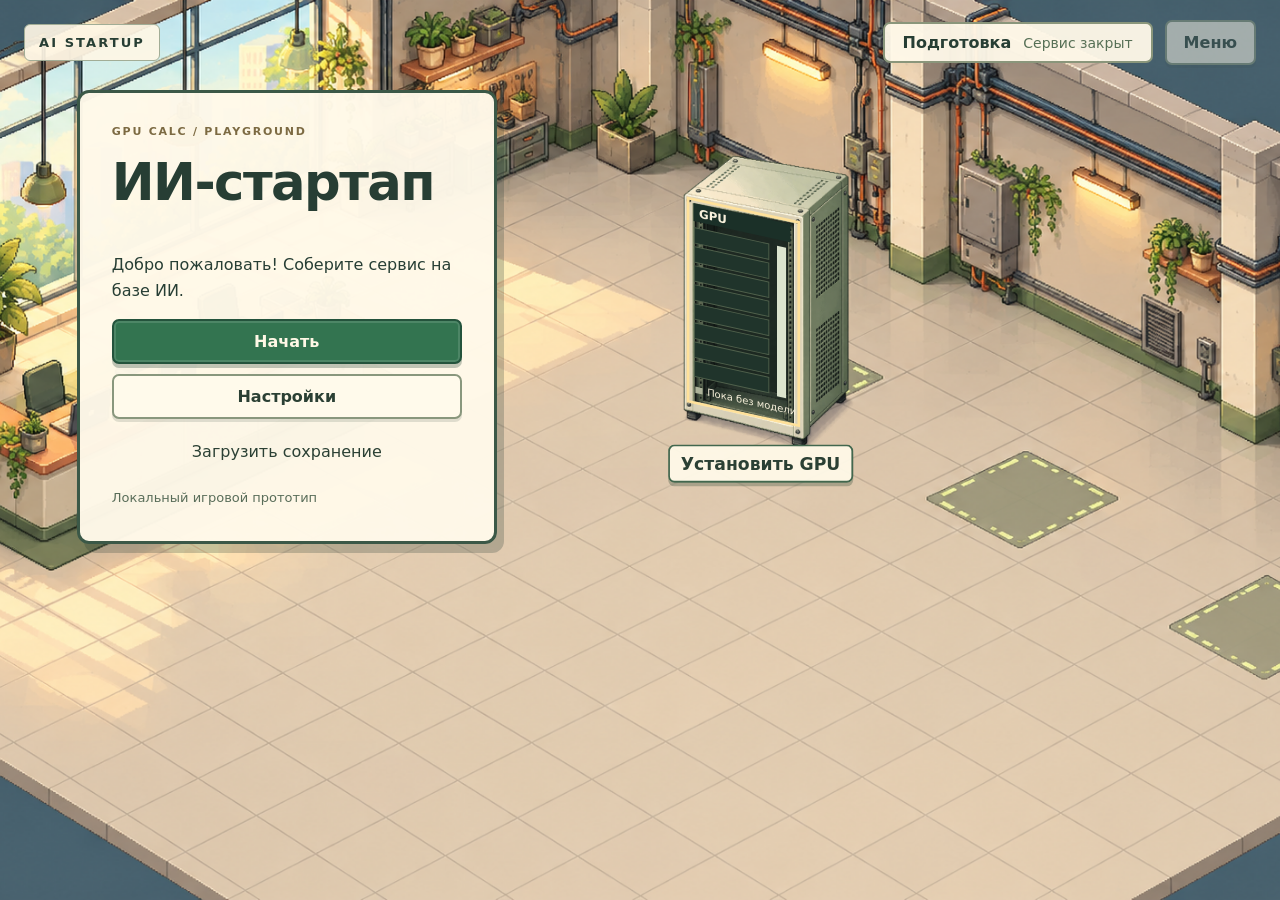
==== playground/index.html @ 8dbd1b34 "Keep game sessions running with compact live checkpoints" ====
<!doctype html><html lang="ru"><head><meta charset="utf-8"><meta name="viewport" content="width=device-width,initial-scale=1"><meta name="robots" content="noindex,nofollow"><title>ИИ-стартап · Playground</title><link rel="stylesheet" href="game.css?v=6653e999e6ac8336"></head><body>
<main id="game">
<div id="world"><svg id="scene" viewBox="0 0 1586 992" preserveAspectRatio="xMidYMid slice" aria-label="Серверная"></svg></div>
<header id="hud"><span class="brand">AI STARTUP</span><div class="clock"><strong id="clock">Подготовка</strong><span id="phase"></span></div><button id="menu-toggle" type="button">Меню</button></header>
<section id="menu-screen" class="menu-card"><div class="mini">GPU CALC / PLAYGROUND</div><h1 id="game-title"></h1><p id="greeting"></p><button id="continue" class="primary" hidden></button><button id="new-game" class="primary"></button><button id="settings"></button><button id="learning-menu"></button><button id="sandbox-menu" class="quiet"></button><button id="load-menu" class="quiet"></button><small id="prototype"></small></section>
<aside id="tutorial" class="tip" hidden><span id="tip-tag"></span><h2 id="tip-title"></h2><p id="tip-body"></p><button id="lesson-open" type="button"></button></aside>
<div id="live-summary" class="live-summary" hidden><span id="arrivals"></span><button id="queue-button"></button><span id="completed"></span></div>
<nav id="object-dock" aria-label="Объекты" hidden><button id="rack-dock"></button><button id="terminal-dock"></button><button id="visitors-dock"></button></nav>
<div id="notice" class="notice" role="status" hidden></div>
<dialog id="panel"><header><h2 id="panel-title"></h2><select id="panel-world" aria-label="Мир"><option value="server-room">Серверная</option><option value="workshop">Мастерская</option><option value="orbital">Станция</option></select><button id="close-panel" aria-label="Закрыть">×</button></header><div id="panel-body"></div></dialog>
<audio id="answer-correct" src="assets/answer-correct.wav" preload="auto" hidden></audio><audio id="answer-wrong" src="assets/answer-wrong.wav" preload="auto" hidden></audio>
<input id="save-input" type="file" accept="application/json,.json" hidden>
</main>
<script src="../sim-core.js?v=b930a94f7aebf27d"></script><script src="../scenario-core.js?v=0268438648eba15b"></script><script src="session.js?v=4b394741b21d966b"></script><script src="startup.js?v=0b623da0840f4548"></script><script src="clock.js?v=8ffe35dec9613f17"></script><script src="presentation.js?v=7090331a86d4b0a8"></script><script src="scene.js?v=6b35d6896aabe189"></script><script src="lessons.js?v=289998b07e0aca1d"></script><script src="app.js?v=da90c0e29e67109b"></script>
</body></html>
---- playground/game.css ----
:root{font-family:system-ui,-apple-system,sans-serif;color:#273e34;background:#344e55;font-synthesis:none}*{box-sizing:border-box}body{margin:0}button,input,select{font:inherit}button{cursor:pointer;border:2px solid #89977d;border-radius:7px;background:#fffaeb;color:#2b4034;padding:11px 17px;min-height:44px;font-weight:700;box-shadow:0 3px 0 #31453626}button:hover:not(:disabled){background:#f4e9ca;transform:translateY(-1px)}button:focus-visible,select:focus-visible,input:focus-visible{outline:3px solid #efb953;outline-offset:3px}button:disabled{opacity:.5;cursor:default}.primary{background:#337450;border-color:#24533c;color:#fff8e6;box-shadow:inset 0 0 0 2px #ffffff20,0 4px 0 #16382b45}.primary:hover:not(:disabled){background:#2c6245}.quiet{background:transparent;box-shadow:none;border-color:transparent;font-weight:500}small{display:block;color:#596d59;font-size:13px;line-height:1.6}h1,h2,h3,p{margin-top:0}h1{font-size:clamp(32px,4vw,53px);line-height:1.05;letter-spacing:-.03em}h2{font-size:24px;line-height:1.2}h3{font-size:18px}p{line-height:1.6}#game{position:relative;width:100%;height:100dvh;min-height:600px;overflow:hidden}#world{position:absolute;inset:0}#scene{width:100%;height:100%;display:block}.world-button{font:700 19px system-ui;border:2px solid #42674e;background:#fffae9ee;min-height:42px;padding:8px 12px;white-space:nowrap;box-shadow:0 4px 0 #344c3b50}#hud{position:absolute;top:20px;left:24px;right:24px;display:flex;align-items:center;gap:12px;pointer-events:none}#hud>*{pointer-events:auto}.brand{font-size:13px;letter-spacing:.16em;font-weight:900;background:#fff8e6e8;border:1px solid #a2ad96;padding:10px 14px;border-radius:6px}.clock{margin-left:auto;background:#fff9e9f2;border:2px solid #8a967b;padding:9px 18px;border-radius:7px;display:flex;gap:12px;align-items:center}.clock span{font-size:14px;color:#577056}.menu-card{position:absolute;top:19%;left:6%;width:min(420px,88%);padding:32px;background:#fff9eaf7;border:3px solid #3b5847;border-radius:12px;box-shadow:7px 9px 0 #293c3540}.menu-card button{display:block;width:100%;margin:10px 0}.mini{font-size:11px;font-weight:800;letter-spacing:.16em;color:#7c6a42;margin-bottom:18px}.menu-card small{margin-top:14px}.tip{position:absolute;bottom:26px;left:25px;width:min(375px,calc(100% - 50px));padding:18px 22px;background:#fff9ecee;border:2px solid #929e82;border-radius:9px;box-shadow:4px 5px 0 #304d3c24;pointer-events:none}.tip>span{font-size:11px;letter-spacing:.12em;color:#7a6a43;font-weight:800}.tip h2{font-size:22px;margin:7px 0}.tip p{font-size:14px;margin-bottom:0}.live-summary{position:absolute;bottom:28px;right:25px;display:flex;gap:9px;align-items:center;flex-wrap:wrap;justify-content:flex-end}.live-summary>span{background:#fff8e8ed;padding:10px 13px;border:1px solid #929e82;border-radius:6px;font-size:14px}.live-summary button{border-color:#bc964d;background:#fff0cce8}#object-dock{display:none}.notice{position:absolute;top:88px;left:50%;transform:translateX(-50%);background:#fcfaeaf5;padding:12px 20px;border:2px solid #66896b;border-radius:8px;box-shadow:0 5px 12px #29413624;max-width:min(560px,90vw);font-size:14px;z-index:5}dialog{border:3px solid #48614d;border-radius:12px;background:#fff9e9;color:inherit;box-shadow:10px 12px 0 #233e3333;width:min(610px,calc(100vw - 28px));max-height:90dvh;padding:24px}dialog::backdrop{background:#182f2e45;backdrop-filter:blur(2px)}dialog>header{display:flex;align-items:center;gap:15px;justify-content:space-between;margin-bottom:18px}dialog>header h2{margin:0}#close-panel{font-size:24px;line-height:1;min-width:44px;padding:4px}.choices{display:grid;grid-template-columns:repeat(3,1fr);gap:10px;margin:15px 0}.choice{padding:15px 8px;display:flex;flex-direction:column;align-items:center;gap:8px}.choice[aria-pressed=true]{background:#e2f0d9;border-color:#387451;box-shadow:inset 0 0 0 2px #a5caa2}.gpu-icon{display:block;width:65px;height:40px;background:repeating-linear-gradient(0deg,#465b43 0 4px,#7a8e65 4px 6px);border:3px solid #2e4634;box-shadow:5px -4px 0 #a4ad85;position:relative;margin:7px}.gpu-icon:after{content:'';position:absolute;inset:4px 15px;background:repeating-conic-gradient(#253d30 0 30deg,#899777 30deg 60deg);border-radius:50%;border:2px solid #c0c8a9}.counter{display:flex;align-items:center;gap:16px;margin:20px 0}.counter input{width:95px;padding:10px;border:2px solid #a0ad91;border-radius:6px;background:white}.action-row{display:flex;gap:10px;margin-top:22px;flex-wrap:wrap}.action-row>*{flex:1}.model-options{display:grid;gap:9px}.model-choice{text-align:left;display:flex;justify-content:space-between;gap:12px;align-items:center}.model-choice[aria-pressed=true]{background:#e4efda;border-color:#397651}.preview{margin-top:18px;background:#eff0dc;padding:16px;border-radius:8px}.preview p:last-child{margin-bottom:0}.memory-strip{display:flex;height:24px;border:1px solid #64785d;border-radius:5px;overflow:hidden;background:#f7f9f1;margin:12px 0}.memory-strip span{display:block;min-width:0}.legend{display:grid;grid-template-columns:1fr 1fr;gap:9px;font-size:14px}.legend strong{display:block;font-size:19px}.error{color:#8d3f2d;background:#f9e3d6;padding:12px;border-radius:6px}.muted{font-size:14px;color:#5e725c}.field{display:flex;align-items:center;justify-content:space-between;gap:15px;margin:16px 0}.field select,.field input[type=number]{max-width:180px;padding:10px;border:1px solid #839779;border-radius:6px;background:white}.field input[type=checkbox]{width:22px;height:22px}.world-thumb{width:100%;height:75px;background-image:url('assets/worlds-concept.png');background-size:300% 300%;border-radius:4px}.copy-list{display:grid;grid-template-columns:repeat(4,1fr);gap:8px}.copy-list button{padding:8px}.card-list{display:grid;grid-template-columns:repeat(4,1fr);gap:8px;margin:18px 0}.card-list button{font-size:13px;padding:9px}.card-list .gpu-icon{width:42px;height:27px;margin:auto auto 10px}.card-list .gpu-icon:after{inset:2px 9px}.help{margin-top:16px}summary{cursor:pointer;font-weight:650}details p{font-size:14px;margin:10px 0}.visitors-input{width:100%;margin:18px 0;accent-color:#387851}#notice[hidden],#menu-screen[hidden],#tutorial[hidden],#live-summary[hidden]{display:none}.worlds-info{font-size:13px;color:#697858}@media(max-width:760px){#game{min-height:560px}.brand{display:none}#hud{top:12px;left:12px;right:12px;gap:8px}.clock{font-size:14px;padding:9px;gap:7px;flex-wrap:wrap;margin-left:0}.clock span{font-size:12px}.clock+button{margin-left:auto}#scene foreignObject{display:none}#object-dock:not([hidden]){display:flex;position:absolute;bottom:14px;left:12px;right:12px;gap:6px}#object-dock button{flex:1;font-size:13px;padding:8px}.tip{bottom:76px;left:12px;width:min(330px,calc(100% - 24px));padding:12px 15px}.tip h2{font-size:18px}.tip p{font-size:13px}.live-summary{top:76px;bottom:auto;right:12px;left:12px;justify-content:flex-start;gap:6px}.live-summary>span{font-size:12px;padding:7px}.live-summary button{font-size:12px;min-height:34px;padding:7px}.notice{top:130px}.menu-card{top:16%;left:6%;padding:25px}.choices{gap:6px}.choice{font-size:14px}.copy-list{grid-template-columns:repeat(3,1fr)}dialog{padding:18px}.legend{font-size:13px}.legend strong{font-size:17px}}
@media(prefers-reduced-motion:reduce){*{scroll-behavior:auto!important;transition:none!important}button:hover:not(:disabled){transform:none}}
[hidden]{display:none!important}

#panel header{flex-wrap:wrap}#panel-world{max-width:145px;margin-left:auto;padding:8px}.copy-list{grid-template-columns:repeat(8,minmax(0,1fr))}.copy-list button{min-width:0;padding:9px 4px;display:grid;gap:5px}.copy-list small{font-size:11px}.copy-list button[aria-pressed=true]{outline:3px solid #65ad93}#panel:has(.copy-list){width:min(1000px,94vw)}@media(max-width:600px){.copy-list{grid-template-columns:repeat(4,minmax(0,1fr))}#panel-world{max-width:115px}}

.maintenance{padding:12px;background:#fff0cc;border-left:4px solid #bc964d;font-size:14px}[data-weights]{color:#9b482f}[data-reserve]{color:#616c42}[data-kvUsed]{color:#21765a}[data-free]{color:#48614d}.copy-list small{line-height:1.25;min-height:14px}.copy-list button{min-height:64px}

#panel:has(.copy-list){padding:18px}.copy-list{gap:5px}.copy-list button{min-height:44px;padding:4px;gap:2px}.copy-list strong{font-size:13px}.copy-list small{min-height:0;font-size:11px;white-space:nowrap}#panel:has(.copy-list) header{margin-bottom:10px}#panel:has(.copy-list) [data-summary]{font-size:14px;margin-bottom:10px}@media(max-width:600px){.copy-list button{min-height:52px}.copy-list strong{font-size:12px}.copy-list small{font-size:10px}}

#lesson-open{pointer-events:auto;margin-top:12px;min-height:38px;padding:7px 12px;font-size:13px}.lesson-question{margin:20px 0;padding:16px;background:#edf0df;border-radius:8px}.lesson-question button{display:block;width:100%;margin:8px 0}.lesson-question h3{line-height:1.5}#panel-body [data-lesson-status]{font-size:14px;color:#5c7053}

.menu-card{top:90px;max-height:calc(100dvh - 110px);overflow-y:auto}@media(max-width:760px){.menu-card{top:80px;max-height:calc(100dvh - 100px)}}
@media(max-width:600px){dialog>header{display:grid;grid-template-columns:minmax(0,1fr) 44px;gap:8px}dialog>header h2{font-size:20px;min-width:0}#close-panel{grid-column:2;grid-row:1}#panel-world{grid-column:1 / -1;grid-row:2;width:100%;max-width:none;margin:0}}

.lesson-question button[data-answer-index].answer-correct{background:#dff4e7;border-color:#28734b;color:#154e31;box-shadow:0 3px 0 #23694035}.lesson-question button[data-answer-index].answer-wrong{background:#fce5df;border-color:#ba4437;color:#82281f;box-shadow:0 3px 0 #90372c30}.lesson-question button.answer-correct:before{content:'✓ ';font-weight:900}.lesson-question button.answer-wrong:before{content:'✕ ';font-weight:900}.lesson-question button[data-answer-index]:disabled{opacity:.65}.lesson-question button[data-answer-index].answer-correct:disabled,.lesson-question button[data-answer-index].answer-wrong:disabled{opacity:1}.answer-feedback{margin:18px 0;padding:16px;border:3px solid;border-radius:8px;background:#fffaf0}.answer-feedback[data-result=correct]{border-color:#28734b;background:#e7f6eb}.answer-feedback[data-result=wrong]{border-color:#ba4437;background:#fff0ea}.answer-feedback h4{font-size:18px;line-height:1.4;margin:0 0 9px}.answer-feedback p{margin:0;font-size:15px}.answer-feedback:focus-visible{outline:3px solid #a98234;outline-offset:3px}
dialog[open]{display:flex;flex-direction:column;overflow:hidden}dialog>header{position:static;flex:0 0 auto;z-index:auto}#panel-body{min-height:0;min-width:0;overflow-y:auto;overscroll-behavior:contain}.answer-feedback{scroll-margin-top:12px;scroll-margin-bottom:12px}

.scene-queue,.scene-queue text{cursor:pointer;user-select:none}.scene-queue:hover>rect{fill:#5b4929;stroke:#ffda88;stroke-width:4}.scene-queue:focus{outline:none}.scene-queue:focus-visible>rect{stroke:#fff0bb;stroke-width:5}.scene-queue [data-queue-label]{text-decoration:underline;text-underline-offset:3px}
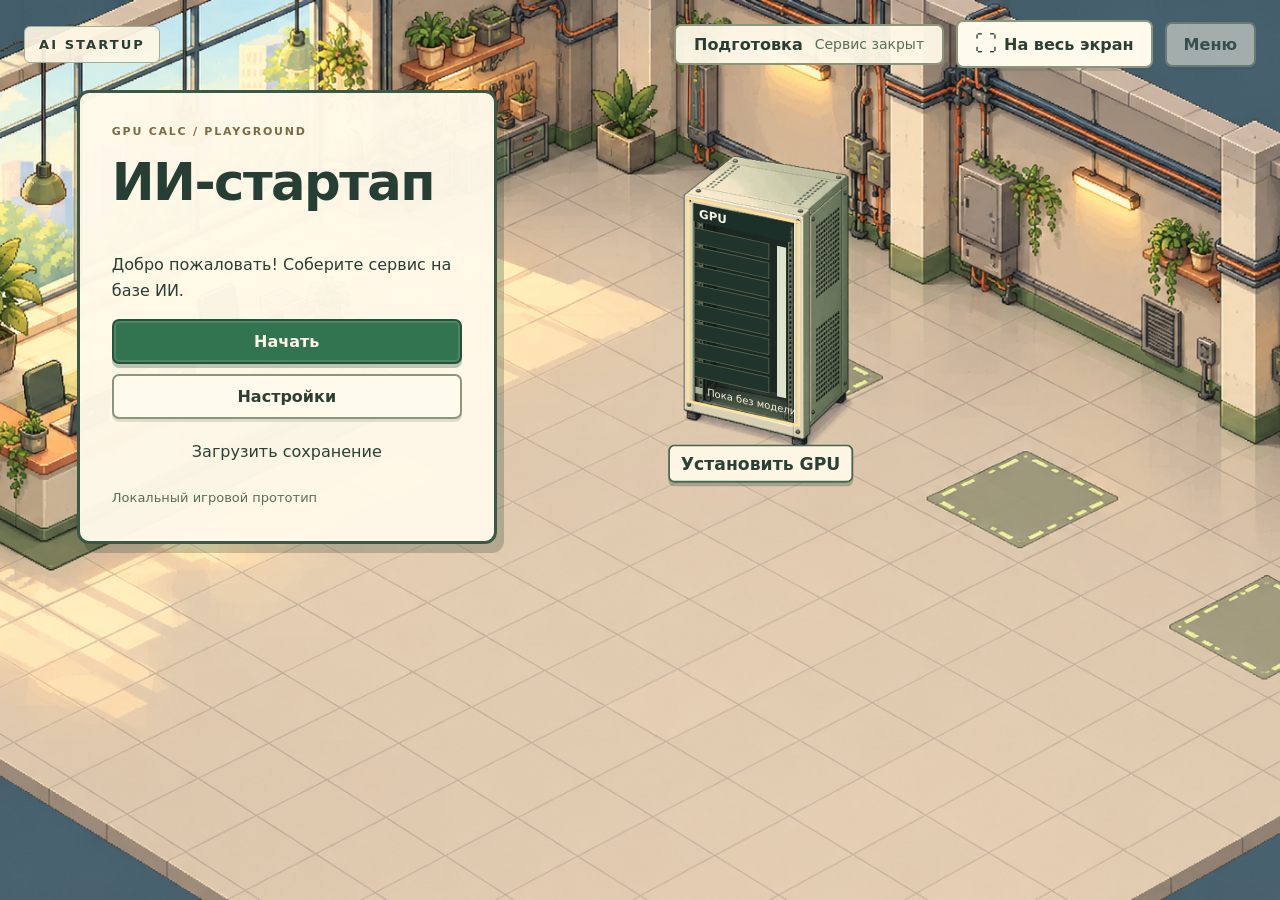
==== commit fe2aad68: "Add fullscreen controls and measured incoming RPS" ====
--- a/playground/index.html
+++ b/playground/index.html
@@ -1,15 +1,15 @@
-<!doctype html><html lang="ru"><head><meta charset="utf-8"><meta name="viewport" content="width=device-width,initial-scale=1"><meta name="robots" content="noindex,nofollow"><title>ИИ-стартап · Playground</title><link rel="stylesheet" href="game.css?v=6653e999e6ac8336"></head><body>
+<!doctype html><html lang="ru"><head><meta charset="utf-8"><meta name="viewport" content="width=device-width,initial-scale=1"><meta name="robots" content="noindex,nofollow"><title>ИИ-стартап · Playground</title><link rel="stylesheet" href="game.css?v=ef12a05b7225efb6"></head><body>
 <main id="game">
 <div id="world"><svg id="scene" viewBox="0 0 1586 992" preserveAspectRatio="xMidYMid slice" aria-label="Серверная"></svg></div>
-<header id="hud"><span class="brand">AI STARTUP</span><div class="clock"><strong id="clock">Подготовка</strong><span id="phase"></span></div><button id="menu-toggle" type="button">Меню</button></header>
+<header id="hud"><span class="brand">AI STARTUP</span><div class="clock"><strong id="clock">Подготовка</strong><span id="phase"></span></div><button id="fullscreen-toggle" type="button" aria-label="На весь экран" aria-pressed="false"><span aria-hidden="true">⛶</span><span class="fullscreen-label">На весь экран</span></button><button id="menu-toggle" type="button">Меню</button></header>
 <section id="menu-screen" class="menu-card"><div class="mini">GPU CALC / PLAYGROUND</div><h1 id="game-title"></h1><p id="greeting"></p><button id="continue" class="primary" hidden></button><button id="new-game" class="primary"></button><button id="settings"></button><button id="learning-menu"></button><button id="sandbox-menu" class="quiet"></button><button id="load-menu" class="quiet"></button><small id="prototype"></small></section>
 <aside id="tutorial" class="tip" hidden><span id="tip-tag"></span><h2 id="tip-title"></h2><p id="tip-body"></p><button id="lesson-open" type="button"></button></aside>
-<div id="live-summary" class="live-summary" hidden><span id="arrivals"></span><button id="queue-button"></button><span id="completed"></span></div>
+<div id="live-summary" class="live-summary" hidden><span id="arrivals"></span><button id="rps-button" type="button"><span id="rps-value"></span><small id="rps-window"></small></button><button id="queue-button"></button><span id="completed"></span></div>
 <nav id="object-dock" aria-label="Объекты" hidden><button id="rack-dock"></button><button id="terminal-dock"></button><button id="visitors-dock"></button></nav>
 <div id="notice" class="notice" role="status" hidden></div>
 <dialog id="panel"><header><h2 id="panel-title"></h2><select id="panel-world" aria-label="Мир"><option value="server-room">Серверная</option><option value="workshop">Мастерская</option><option value="orbital">Станция</option></select><button id="close-panel" aria-label="Закрыть">×</button></header><div id="panel-body"></div></dialog>
 <audio id="answer-correct" src="assets/answer-correct.wav" preload="auto" hidden></audio><audio id="answer-wrong" src="assets/answer-wrong.wav" preload="auto" hidden></audio>
 <input id="save-input" type="file" accept="application/json,.json" hidden>
 </main>
-<script src="../sim-core.js?v=b930a94f7aebf27d"></script><script src="../scenario-core.js?v=0268438648eba15b"></script><script src="session.js?v=4b394741b21d966b"></script><script src="startup.js?v=0b623da0840f4548"></script><script src="clock.js?v=8ffe35dec9613f17"></script><script src="presentation.js?v=7090331a86d4b0a8"></script><script src="scene.js?v=6b35d6896aabe189"></script><script src="lessons.js?v=289998b07e0aca1d"></script><script src="app.js?v=da90c0e29e67109b"></script>
+<script src="../sim-core.js?v=b930a94f7aebf27d"></script><script src="../scenario-core.js?v=0268438648eba15b"></script><script src="session.js?v=fe5fc490f97ae1ce"></script><script src="startup.js?v=0b623da0840f4548"></script><script src="clock.js?v=8ffe35dec9613f17"></script><script src="presentation.js?v=7090331a86d4b0a8"></script><script src="scene.js?v=6b35d6896aabe189"></script><script src="lessons.js?v=8c50b3336e375f24"></script><script src="app.js?v=8dcb084356d061fe"></script>
 </body></html>
--- a/playground/game.css
+++ b/playground/game.css
@@ -17,3 +17,7 @@
 dialog[open]{display:flex;flex-direction:column;overflow:hidden}dialog>header{position:static;flex:0 0 auto;z-index:auto}#panel-body{min-height:0;min-width:0;overflow-y:auto;overscroll-behavior:contain}.answer-feedback{scroll-margin-top:12px;scroll-margin-bottom:12px}
 
 .scene-queue,.scene-queue text{cursor:pointer;user-select:none}.scene-queue:hover>rect{fill:#5b4929;stroke:#ffda88;stroke-width:4}.scene-queue:focus{outline:none}.scene-queue:focus-visible>rect{stroke:#fff0bb;stroke-width:5}.scene-queue [data-queue-label]{text-decoration:underline;text-underline-offset:3px}
+
+#fullscreen-toggle{display:flex;align-items:center;gap:7px}#fullscreen-toggle>span:first-child{font-size:22px;line-height:1}html:fullscreen #game{height:100dvh;min-height:0}.live-summary{max-width:calc(100% - 450px)}@media(max-width:760px){.fullscreen-label{display:none}#fullscreen-toggle{padding:6px 10px}.live-summary{max-width:none}}
+
+#rps-button small{font-size:10px;line-height:1.2;color:inherit;font-weight:500}#rps-button{padding:6px 12px}
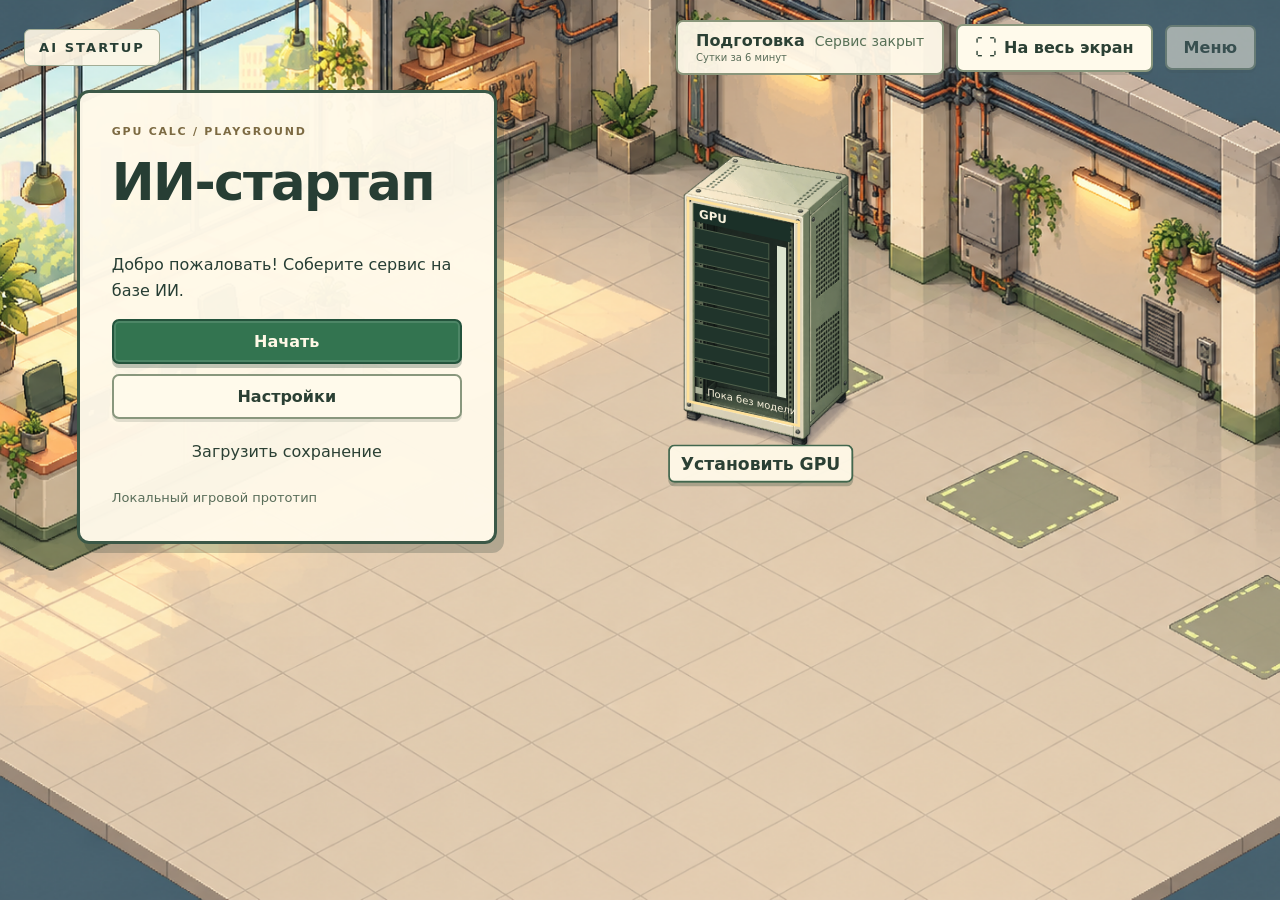
==== commit 5f45437c: "Clarify game time, user requests and RPS scope" ====
--- a/playground/index.html
+++ b/playground/index.html
@@ -1,15 +1,15 @@
-<!doctype html><html lang="ru"><head><meta charset="utf-8"><meta name="viewport" content="width=device-width,initial-scale=1"><meta name="robots" content="noindex,nofollow"><title>ИИ-стартап · Playground</title><link rel="stylesheet" href="game.css?v=ef12a05b7225efb6"></head><body>
+<!doctype html><html lang="ru"><head><meta charset="utf-8"><meta name="viewport" content="width=device-width,initial-scale=1"><meta name="robots" content="noindex,nofollow"><title>ИИ-стартап · Playground</title><link rel="stylesheet" href="game.css?v=c4eafdd1c1f77dfb"></head><body>
 <main id="game">
 <div id="world"><svg id="scene" viewBox="0 0 1586 992" preserveAspectRatio="xMidYMid slice" aria-label="Серверная"></svg></div>
-<header id="hud"><span class="brand">AI STARTUP</span><div class="clock"><strong id="clock">Подготовка</strong><span id="phase"></span></div><button id="fullscreen-toggle" type="button" aria-label="На весь экран" aria-pressed="false"><span aria-hidden="true">⛶</span><span class="fullscreen-label">На весь экран</span></button><button id="menu-toggle" type="button">Меню</button></header>
+<header id="hud"><span class="brand">AI STARTUP</span><button id="clock-info" class="clock" type="button"><strong id="clock">Подготовка</strong><span id="phase"></span><small id="clock-scale"></small></button><button id="fullscreen-toggle" type="button" aria-label="На весь экран" aria-pressed="false"><span aria-hidden="true">⛶</span><span class="fullscreen-label">На весь экран</span></button><button id="menu-toggle" type="button">Меню</button></header>
 <section id="menu-screen" class="menu-card"><div class="mini">GPU CALC / PLAYGROUND</div><h1 id="game-title"></h1><p id="greeting"></p><button id="continue" class="primary" hidden></button><button id="new-game" class="primary"></button><button id="settings"></button><button id="learning-menu"></button><button id="sandbox-menu" class="quiet"></button><button id="load-menu" class="quiet"></button><small id="prototype"></small></section>
 <aside id="tutorial" class="tip" hidden><span id="tip-tag"></span><h2 id="tip-title"></h2><p id="tip-body"></p><button id="lesson-open" type="button"></button></aside>
-<div id="live-summary" class="live-summary" hidden><span id="arrivals"></span><button id="rps-button" type="button"><span id="rps-value"></span><small id="rps-window"></small></button><button id="queue-button"></button><span id="completed"></span></div>
+<div id="live-summary" class="live-summary" hidden><span id="arrivals"><span id="users-value"></span><small id="users-window"></small></span><button id="rps-button" type="button"><span id="rps-value"></span><small id="rps-window"></small></button><button id="queue-button"></button><span id="completed"></span></div>
 <nav id="object-dock" aria-label="Объекты" hidden><button id="rack-dock"></button><button id="terminal-dock"></button><button id="visitors-dock"></button></nav>
 <div id="notice" class="notice" role="status" hidden></div>
 <dialog id="panel"><header><h2 id="panel-title"></h2><select id="panel-world" aria-label="Мир"><option value="server-room">Серверная</option><option value="workshop">Мастерская</option><option value="orbital">Станция</option></select><button id="close-panel" aria-label="Закрыть">×</button></header><div id="panel-body"></div></dialog>
 <audio id="answer-correct" src="assets/answer-correct.wav" preload="auto" hidden></audio><audio id="answer-wrong" src="assets/answer-wrong.wav" preload="auto" hidden></audio>
 <input id="save-input" type="file" accept="application/json,.json" hidden>
 </main>
-<script src="../sim-core.js?v=b930a94f7aebf27d"></script><script src="../scenario-core.js?v=0268438648eba15b"></script><script src="session.js?v=fe5fc490f97ae1ce"></script><script src="startup.js?v=0b623da0840f4548"></script><script src="clock.js?v=8ffe35dec9613f17"></script><script src="presentation.js?v=7090331a86d4b0a8"></script><script src="scene.js?v=6b35d6896aabe189"></script><script src="lessons.js?v=8c50b3336e375f24"></script><script src="app.js?v=8dcb084356d061fe"></script>
+<script src="../sim-core.js?v=b930a94f7aebf27d"></script><script src="../scenario-core.js?v=0268438648eba15b"></script><script src="session.js?v=fe5fc490f97ae1ce"></script><script src="startup.js?v=0b623da0840f4548"></script><script src="clock.js?v=8ffe35dec9613f17"></script><script src="presentation.js?v=7090331a86d4b0a8"></script><script src="scene.js?v=6082749c20bc579b"></script><script src="lessons.js?v=8f26f26671437d7a"></script><script src="app.js?v=3cc489a1101b2b6e"></script>
 </body></html>
--- a/playground/game.css
+++ b/playground/game.css
@@ -21,3 +21,7 @@
 #fullscreen-toggle{display:flex;align-items:center;gap:7px}#fullscreen-toggle>span:first-child{font-size:22px;line-height:1}html:fullscreen #game{height:100dvh;min-height:0}.live-summary{max-width:calc(100% - 450px)}@media(max-width:760px){.fullscreen-label{display:none}#fullscreen-toggle{padding:6px 10px}.live-summary{max-width:none}}
 
 #rps-button small{font-size:10px;line-height:1.2;color:inherit;font-weight:500}#rps-button{padding:6px 12px}
+
+#clock-info{display:grid;grid-template-columns:auto auto;gap:2px 10px;text-align:left;font-weight:400;box-shadow:none}#clock-scale{grid-column:1/-1;font-size:10px;line-height:1.2;color:#596d59}#clock-info strong{font-weight:750}@media(max-width:760px){#clock-info{padding:7px 9px;gap:2px 6px}#clock-info strong{font-size:12px}#clock-info #phase{font-size:11px}.live-summary{top:92px}}
+
+#arrivals small{font-size:10px;line-height:1.2;color:inherit}
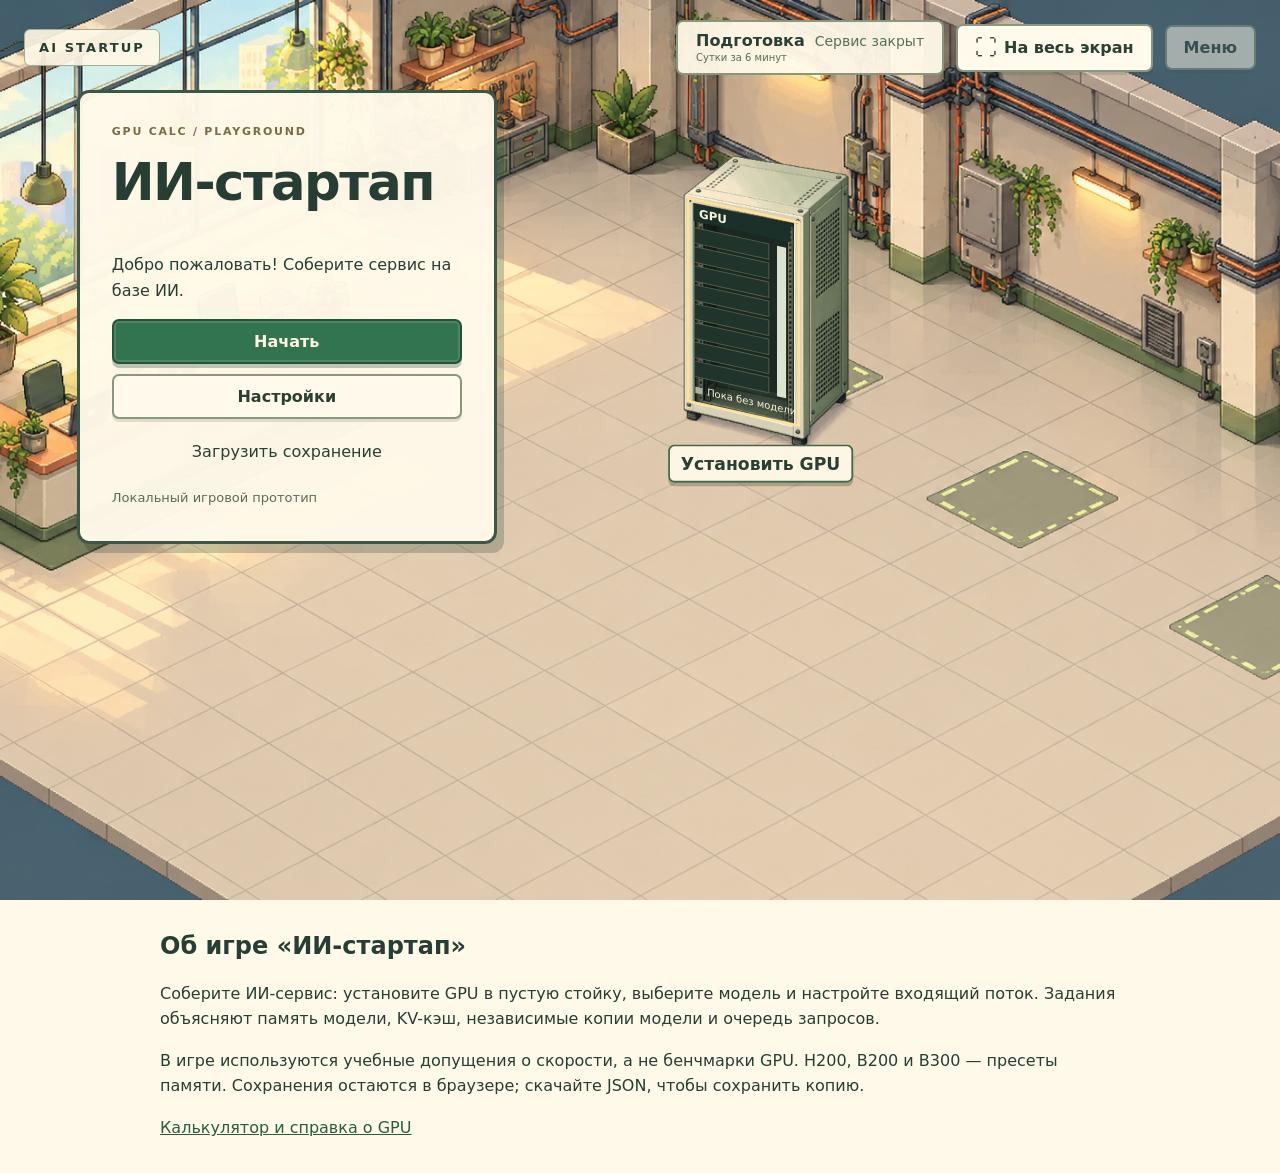
==== commit fb3be6ea: "Restore search indexing and add GPU tools landing page" ====
--- a/playground/index.html
+++ b/playground/index.html
@@ -1,8 +1,12 @@
-<!doctype html><html lang="ru"><head><meta charset="utf-8"><meta name="viewport" content="width=device-width,initial-scale=1"><meta name="robots" content="noindex,nofollow"><title>ИИ-стартап · Playground</title><link rel="stylesheet" href="game.css?v=c4eafdd1c1f77dfb"></head><body>
+<!doctype html><html lang="ru"><head><meta charset="utf-8"><meta name="viewport" content="width=device-width,initial-scale=1"><meta name="robots" content="index,follow,max-image-preview:large">
+<title>ИИ-стартап — учебная игра про GPU и LLM</title><meta name="description" content="Соберите ИИ-сервис: установите GPU, выберите модель и настройте поток пользователей. Узнайте, почему возникают очереди и зачем нужен KV-кэш.">
+<link rel="canonical" href="https://mikhaylov.com/gpu-calc/playground/">
+<meta property="og:type" content="website"><meta property="og:title" content="ИИ-стартап — учебная игра про GPU и LLM"><meta property="og:description" content="Соберите ИИ-сервис: установите GPU, выберите модель и настройте поток пользователей. Узнайте, почему возникают очереди и зачем нужен KV-кэш."><meta property="og:url" content="https://mikhaylov.com/gpu-calc/playground/"><meta property="og:image" content="https://mikhaylov.com/gpu-calc/playground/assets/server-room.png"><meta property="og:locale" content="ru_RU">
+<meta name="twitter:card" content="summary_large_image"><meta name="twitter:title" content="ИИ-стартап — учебная игра про GPU и LLM"><meta name="twitter:description" content="Соберите ИИ-сервис: установите GPU, выберите модель и настройте поток пользователей. Узнайте, почему возникают очереди и зачем нужен KV-кэш."><meta name="twitter:image" content="https://mikhaylov.com/gpu-calc/playground/assets/server-room.png"><link rel="stylesheet" href="game.css?v=429f037dec9a8768"><script type="application/ld+json">{"@context": "https://schema.org", "@type": "WebApplication", "name": "AI Startup", "url": "https://mikhaylov.com/gpu-calc/playground/", "applicationCategory": "EducationalApplication", "operatingSystem": "Any", "inLanguage": ["ru", "en"], "isAccessibleForFree": true}</script></head><body>
 <main id="game">
 <div id="world"><svg id="scene" viewBox="0 0 1586 992" preserveAspectRatio="xMidYMid slice" aria-label="Серверная"></svg></div>
 <header id="hud"><span class="brand">AI STARTUP</span><button id="clock-info" class="clock" type="button"><strong id="clock">Подготовка</strong><span id="phase"></span><small id="clock-scale"></small></button><button id="fullscreen-toggle" type="button" aria-label="На весь экран" aria-pressed="false"><span aria-hidden="true">⛶</span><span class="fullscreen-label">На весь экран</span></button><button id="menu-toggle" type="button">Меню</button></header>
-<section id="menu-screen" class="menu-card"><div class="mini">GPU CALC / PLAYGROUND</div><h1 id="game-title"></h1><p id="greeting"></p><button id="continue" class="primary" hidden></button><button id="new-game" class="primary"></button><button id="settings"></button><button id="learning-menu"></button><button id="sandbox-menu" class="quiet"></button><button id="load-menu" class="quiet"></button><small id="prototype"></small></section>
+<section id="menu-screen" class="menu-card"><div class="mini">GPU CALC / PLAYGROUND</div><h1 id="game-title">ИИ-стартап</h1><p id="greeting">Учебная игра про GPU, модели и очереди запросов.</p><button id="continue" class="primary" hidden></button><button id="new-game" class="primary"></button><button id="settings"></button><button id="learning-menu"></button><button id="sandbox-menu" class="quiet"></button><button id="load-menu" class="quiet"></button><small id="prototype"></small></section>
 <aside id="tutorial" class="tip" hidden><span id="tip-tag"></span><h2 id="tip-title"></h2><p id="tip-body"></p><button id="lesson-open" type="button"></button></aside>
 <div id="live-summary" class="live-summary" hidden><span id="arrivals"><span id="users-value"></span><small id="users-window"></small></span><button id="rps-button" type="button"><span id="rps-value"></span><small id="rps-window"></small></button><button id="queue-button"></button><span id="completed"></span></div>
 <nav id="object-dock" aria-label="Объекты" hidden><button id="rack-dock"></button><button id="terminal-dock"></button><button id="visitors-dock"></button></nav>
@@ -10,6 +14,6 @@
 <dialog id="panel"><header><h2 id="panel-title"></h2><select id="panel-world" aria-label="Мир"><option value="server-room">Серверная</option><option value="workshop">Мастерская</option><option value="orbital">Станция</option></select><button id="close-panel" aria-label="Закрыть">×</button></header><div id="panel-body"></div></dialog>
 <audio id="answer-correct" src="assets/answer-correct.wav" preload="auto" hidden></audio><audio id="answer-wrong" src="assets/answer-wrong.wav" preload="auto" hidden></audio>
 <input id="save-input" type="file" accept="application/json,.json" hidden>
-</main>
-<script src="../sim-core.js?v=b930a94f7aebf27d"></script><script src="../scenario-core.js?v=0268438648eba15b"></script><script src="session.js?v=fe5fc490f97ae1ce"></script><script src="startup.js?v=0b623da0840f4548"></script><script src="clock.js?v=8ffe35dec9613f17"></script><script src="presentation.js?v=7090331a86d4b0a8"></script><script src="scene.js?v=6082749c20bc579b"></script><script src="lessons.js?v=8f26f26671437d7a"></script><script src="app.js?v=3cc489a1101b2b6e"></script>
+</main><section class="game-about"><h2 data-about-en="About AI Startup">Об игре «ИИ-стартап»</h2><p data-about-en="Build an AI service: install GPUs in an empty rack, choose a model and adjust incoming traffic. Lessons explain model memory, KV cache, independent model copies and request queues.">Соберите ИИ-сервис: установите GPU в пустую стойку, выберите модель и настройте входящий поток. Задания объясняют память модели, KV-кэш, независимые копии модели и очередь запросов.</p><p data-about-en="The game uses educational speed assumptions, not GPU benchmarks. H200, B200 and B300 are memory presets. Saves stay in your browser; export a JSON file to keep a copy.">В игре используются учебные допущения о скорости, а не бенчмарки GPU. H200, B200 и B300 — пресеты памяти. Сохранения остаются в браузере; скачайте JSON, чтобы сохранить копию.</p><a href="../" data-about-en="Calculator and GPU guide">Калькулятор и справка о GPU</a><noscript><p>Для игры нужен JavaScript. / The game requires JavaScript.</p></noscript></section>
+<script src="../sim-core.js?v=b930a94f7aebf27d"></script><script src="../scenario-core.js?v=0268438648eba15b"></script><script src="session.js?v=fe5fc490f97ae1ce"></script><script src="startup.js?v=0b623da0840f4548"></script><script src="clock.js?v=8ffe35dec9613f17"></script><script src="presentation.js?v=7090331a86d4b0a8"></script><script src="scene.js?v=6082749c20bc579b"></script><script src="lessons.js?v=8f26f26671437d7a"></script><script src="app.js?v=45c1ea56cc850e17"></script>
 </body></html>
--- a/playground/game.css
+++ b/playground/game.css
@@ -25,3 +25,9 @@
 #clock-info{display:grid;grid-template-columns:auto auto;gap:2px 10px;text-align:left;font-weight:400;box-shadow:none}#clock-scale{grid-column:1/-1;font-size:10px;line-height:1.2;color:#596d59}#clock-info strong{font-weight:750}@media(max-width:760px){#clock-info{padding:7px 9px;gap:2px 6px}#clock-info strong{font-size:12px}#clock-info #phase{font-size:11px}.live-summary{top:92px}}
 
 #arrivals small{font-size:10px;line-height:1.2;color:inherit}
+
+.team-scheme h3{margin-bottom:12px}.team-flow{display:grid;grid-template-columns:60px 18px minmax(0,1fr) 18px 60px;align-items:center;justify-items:center;gap:5px;margin:18px 0}.team-end{padding:8px 6px;font-size:12px;text-align:center;border:2px solid #557f69;background:#e6f3ec;border-radius:8px;font-weight:750}.team-arrow{transform:rotate(-90deg);font-size:24px;line-height:1;color:#487559}.gpu-team{width:100%;padding:14px;border:3px solid #487559;border-radius:12px;background:#e8f0e0;text-align:center}.gpu-team-grid{display:grid;grid-template-columns:repeat(4,minmax(0,1fr));gap:8px;margin:12px 0}.gpu-team-member{min-width:0;padding:10px 5px;border:2px solid #738469;border-radius:6px;background:#fff9e9;font-size:13px}.gpu-team-member small{font-size:11px;line-height:1.3}.team-weights{display:block;height:20px;margin:7px 0;background:repeating-linear-gradient(0deg,#dc805c 0 3px,#f5ac7e 3px 5px);border:1px solid #a76244;border-radius:3px}.gpu-team-member[data-focused]{outline:3px solid #d99b32;outline-offset:2px}.gpu-team p{font-size:14px;margin:10px 0 0}.team-focus-note{padding:10px;background:#fff0cb;border-left:4px solid #c4943c}@media(max-width:500px){.team-flow{grid-template-columns:minmax(0,1fr)}.team-arrow{transform:none}.team-end{padding:8px 18px}.gpu-team{padding:10px}.gpu-team-grid{gap:5px}.gpu-team-member{font-size:12px;padding:7px 3px}.gpu-team-member small{font-size:10px}}
+
+.gpu-team-member{box-shadow:none;font-weight:400}
+
+.game-about{background:#fff9ea;padding:32px max(24px,calc((100vw - 960px)/2));line-height:1.65}.game-about a{color:#285d42}.game-about p{max-width:960px}
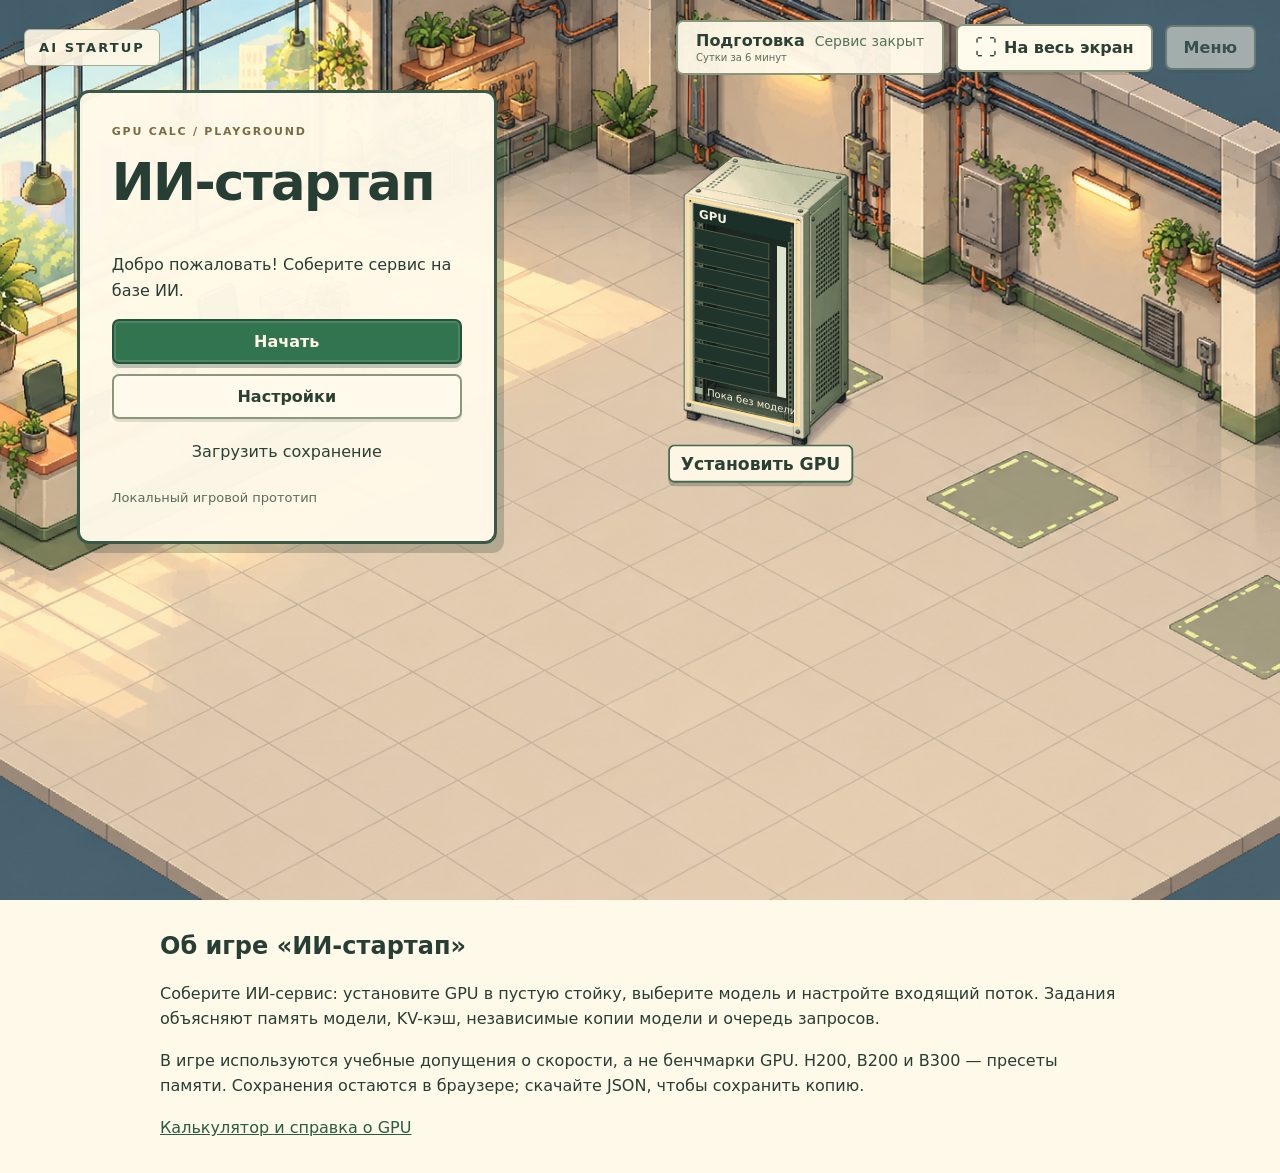
==== commit 6c14def4: "Enable scene dragging and object access on mobile" ====
--- a/playground/index.html
+++ b/playground/index.html
@@ -9,7 +9,7 @@
 <section id="menu-screen" class="menu-card"><div class="mini">GPU CALC / PLAYGROUND</div><h1 id="game-title">ИИ-стартап</h1><p id="greeting">Учебная игра про GPU, модели и очереди запросов.</p><button id="continue" class="primary" hidden></button><button id="new-game" class="primary"></button><button id="settings"></button><button id="learning-menu"></button><button id="sandbox-menu" class="quiet"></button><button id="load-menu" class="quiet"></button><small id="prototype"></small></section>
 <aside id="tutorial" class="tip" hidden><span id="tip-tag"></span><h2 id="tip-title"></h2><p id="tip-body"></p><button id="lesson-open" type="button"></button></aside>
 <div id="live-summary" class="live-summary" hidden><span id="arrivals"><span id="users-value"></span><small id="users-window"></small></span><button id="rps-button" type="button"><span id="rps-value"></span><small id="rps-window"></small></button><button id="queue-button"></button><span id="completed"></span></div>
-<nav id="object-dock" aria-label="Объекты" hidden><button id="rack-dock"></button><button id="terminal-dock"></button><button id="visitors-dock"></button></nav>
+<nav id="object-dock" aria-label="Объекты" hidden><span id="pan-hint">Двигайте локацию пальцем</span><button id="rack-dock"></button><button id="terminal-dock"></button><button id="visitors-dock"></button></nav>
 <div id="notice" class="notice" role="status" hidden></div>
 <dialog id="panel"><header><h2 id="panel-title"></h2><select id="panel-world" aria-label="Мир"><option value="server-room">Серверная</option><option value="workshop">Мастерская</option><option value="orbital">Станция</option></select><button id="close-panel" aria-label="Закрыть">×</button></header><div id="panel-body"></div></dialog>
 <audio id="answer-correct" src="assets/answer-correct.wav" preload="auto" hidden></audio><audio id="answer-wrong" src="assets/answer-wrong.wav" preload="auto" hidden></audio>
--- a/playground/game.css
+++ b/playground/game.css
@@ -1,4 +1,4 @@
-:root{font-family:system-ui,-apple-system,sans-serif;color:#273e34;background:#344e55;font-synthesis:none}*{box-sizing:border-box}body{margin:0}button,input,select{font:inherit}button{cursor:pointer;border:2px solid #89977d;border-radius:7px;background:#fffaeb;color:#2b4034;padding:11px 17px;min-height:44px;font-weight:700;box-shadow:0 3px 0 #31453626}button:hover:not(:disabled){background:#f4e9ca;transform:translateY(-1px)}button:focus-visible,select:focus-visible,input:focus-visible{outline:3px solid #efb953;outline-offset:3px}button:disabled{opacity:.5;cursor:default}.primary{background:#337450;border-color:#24533c;color:#fff8e6;box-shadow:inset 0 0 0 2px #ffffff20,0 4px 0 #16382b45}.primary:hover:not(:disabled){background:#2c6245}.quiet{background:transparent;box-shadow:none;border-color:transparent;font-weight:500}small{display:block;color:#596d59;font-size:13px;line-height:1.6}h1,h2,h3,p{margin-top:0}h1{font-size:clamp(32px,4vw,53px);line-height:1.05;letter-spacing:-.03em}h2{font-size:24px;line-height:1.2}h3{font-size:18px}p{line-height:1.6}#game{position:relative;width:100%;height:100dvh;min-height:600px;overflow:hidden}#world{position:absolute;inset:0}#scene{width:100%;height:100%;display:block}.world-button{font:700 19px system-ui;border:2px solid #42674e;background:#fffae9ee;min-height:42px;padding:8px 12px;white-space:nowrap;box-shadow:0 4px 0 #344c3b50}#hud{position:absolute;top:20px;left:24px;right:24px;display:flex;align-items:center;gap:12px;pointer-events:none}#hud>*{pointer-events:auto}.brand{font-size:13px;letter-spacing:.16em;font-weight:900;background:#fff8e6e8;border:1px solid #a2ad96;padding:10px 14px;border-radius:6px}.clock{margin-left:auto;background:#fff9e9f2;border:2px solid #8a967b;padding:9px 18px;border-radius:7px;display:flex;gap:12px;align-items:center}.clock span{font-size:14px;color:#577056}.menu-card{position:absolute;top:19%;left:6%;width:min(420px,88%);padding:32px;background:#fff9eaf7;border:3px solid #3b5847;border-radius:12px;box-shadow:7px 9px 0 #293c3540}.menu-card button{display:block;width:100%;margin:10px 0}.mini{font-size:11px;font-weight:800;letter-spacing:.16em;color:#7c6a42;margin-bottom:18px}.menu-card small{margin-top:14px}.tip{position:absolute;bottom:26px;left:25px;width:min(375px,calc(100% - 50px));padding:18px 22px;background:#fff9ecee;border:2px solid #929e82;border-radius:9px;box-shadow:4px 5px 0 #304d3c24;pointer-events:none}.tip>span{font-size:11px;letter-spacing:.12em;color:#7a6a43;font-weight:800}.tip h2{font-size:22px;margin:7px 0}.tip p{font-size:14px;margin-bottom:0}.live-summary{position:absolute;bottom:28px;right:25px;display:flex;gap:9px;align-items:center;flex-wrap:wrap;justify-content:flex-end}.live-summary>span{background:#fff8e8ed;padding:10px 13px;border:1px solid #929e82;border-radius:6px;font-size:14px}.live-summary button{border-color:#bc964d;background:#fff0cce8}#object-dock{display:none}.notice{position:absolute;top:88px;left:50%;transform:translateX(-50%);background:#fcfaeaf5;padding:12px 20px;border:2px solid #66896b;border-radius:8px;box-shadow:0 5px 12px #29413624;max-width:min(560px,90vw);font-size:14px;z-index:5}dialog{border:3px solid #48614d;border-radius:12px;background:#fff9e9;color:inherit;box-shadow:10px 12px 0 #233e3333;width:min(610px,calc(100vw - 28px));max-height:90dvh;padding:24px}dialog::backdrop{background:#182f2e45;backdrop-filter:blur(2px)}dialog>header{display:flex;align-items:center;gap:15px;justify-content:space-between;margin-bottom:18px}dialog>header h2{margin:0}#close-panel{font-size:24px;line-height:1;min-width:44px;padding:4px}.choices{display:grid;grid-template-columns:repeat(3,1fr);gap:10px;margin:15px 0}.choice{padding:15px 8px;display:flex;flex-direction:column;align-items:center;gap:8px}.choice[aria-pressed=true]{background:#e2f0d9;border-color:#387451;box-shadow:inset 0 0 0 2px #a5caa2}.gpu-icon{display:block;width:65px;height:40px;background:repeating-linear-gradient(0deg,#465b43 0 4px,#7a8e65 4px 6px);border:3px solid #2e4634;box-shadow:5px -4px 0 #a4ad85;position:relative;margin:7px}.gpu-icon:after{content:'';position:absolute;inset:4px 15px;background:repeating-conic-gradient(#253d30 0 30deg,#899777 30deg 60deg);border-radius:50%;border:2px solid #c0c8a9}.counter{display:flex;align-items:center;gap:16px;margin:20px 0}.counter input{width:95px;padding:10px;border:2px solid #a0ad91;border-radius:6px;background:white}.action-row{display:flex;gap:10px;margin-top:22px;flex-wrap:wrap}.action-row>*{flex:1}.model-options{display:grid;gap:9px}.model-choice{text-align:left;display:flex;justify-content:space-between;gap:12px;align-items:center}.model-choice[aria-pressed=true]{background:#e4efda;border-color:#397651}.preview{margin-top:18px;background:#eff0dc;padding:16px;border-radius:8px}.preview p:last-child{margin-bottom:0}.memory-strip{display:flex;height:24px;border:1px solid #64785d;border-radius:5px;overflow:hidden;background:#f7f9f1;margin:12px 0}.memory-strip span{display:block;min-width:0}.legend{display:grid;grid-template-columns:1fr 1fr;gap:9px;font-size:14px}.legend strong{display:block;font-size:19px}.error{color:#8d3f2d;background:#f9e3d6;padding:12px;border-radius:6px}.muted{font-size:14px;color:#5e725c}.field{display:flex;align-items:center;justify-content:space-between;gap:15px;margin:16px 0}.field select,.field input[type=number]{max-width:180px;padding:10px;border:1px solid #839779;border-radius:6px;background:white}.field input[type=checkbox]{width:22px;height:22px}.world-thumb{width:100%;height:75px;background-image:url('assets/worlds-concept.png');background-size:300% 300%;border-radius:4px}.copy-list{display:grid;grid-template-columns:repeat(4,1fr);gap:8px}.copy-list button{padding:8px}.card-list{display:grid;grid-template-columns:repeat(4,1fr);gap:8px;margin:18px 0}.card-list button{font-size:13px;padding:9px}.card-list .gpu-icon{width:42px;height:27px;margin:auto auto 10px}.card-list .gpu-icon:after{inset:2px 9px}.help{margin-top:16px}summary{cursor:pointer;font-weight:650}details p{font-size:14px;margin:10px 0}.visitors-input{width:100%;margin:18px 0;accent-color:#387851}#notice[hidden],#menu-screen[hidden],#tutorial[hidden],#live-summary[hidden]{display:none}.worlds-info{font-size:13px;color:#697858}@media(max-width:760px){#game{min-height:560px}.brand{display:none}#hud{top:12px;left:12px;right:12px;gap:8px}.clock{font-size:14px;padding:9px;gap:7px;flex-wrap:wrap;margin-left:0}.clock span{font-size:12px}.clock+button{margin-left:auto}#scene foreignObject{display:none}#object-dock:not([hidden]){display:flex;position:absolute;bottom:14px;left:12px;right:12px;gap:6px}#object-dock button{flex:1;font-size:13px;padding:8px}.tip{bottom:76px;left:12px;width:min(330px,calc(100% - 24px));padding:12px 15px}.tip h2{font-size:18px}.tip p{font-size:13px}.live-summary{top:76px;bottom:auto;right:12px;left:12px;justify-content:flex-start;gap:6px}.live-summary>span{font-size:12px;padding:7px}.live-summary button{font-size:12px;min-height:34px;padding:7px}.notice{top:130px}.menu-card{top:16%;left:6%;padding:25px}.choices{gap:6px}.choice{font-size:14px}.copy-list{grid-template-columns:repeat(3,1fr)}dialog{padding:18px}.legend{font-size:13px}.legend strong{font-size:17px}}
+:root{font-family:system-ui,-apple-system,sans-serif;color:#273e34;background:#344e55;font-synthesis:none}*{box-sizing:border-box}body{margin:0}button,input,select{font:inherit}button{cursor:pointer;border:2px solid #89977d;border-radius:7px;background:#fffaeb;color:#2b4034;padding:11px 17px;min-height:44px;font-weight:700;box-shadow:0 3px 0 #31453626}button:hover:not(:disabled){background:#f4e9ca;transform:translateY(-1px)}button:focus-visible,select:focus-visible,input:focus-visible{outline:3px solid #efb953;outline-offset:3px}button:disabled{opacity:.5;cursor:default}.primary{background:#337450;border-color:#24533c;color:#fff8e6;box-shadow:inset 0 0 0 2px #ffffff20,0 4px 0 #16382b45}.primary:hover:not(:disabled){background:#2c6245}.quiet{background:transparent;box-shadow:none;border-color:transparent;font-weight:500}small{display:block;color:#596d59;font-size:13px;line-height:1.6}h1,h2,h3,p{margin-top:0}h1{font-size:clamp(32px,4vw,53px);line-height:1.05;letter-spacing:-.03em}h2{font-size:24px;line-height:1.2}h3{font-size:18px}p{line-height:1.6}#game{position:relative;width:100%;height:100dvh;min-height:600px;overflow:hidden}#world{position:absolute;inset:0}#scene{width:100%;height:100%;display:block}.world-button{font:700 19px system-ui;border:2px solid #42674e;background:#fffae9ee;min-height:42px;padding:8px 12px;white-space:nowrap;box-shadow:0 4px 0 #344c3b50}#hud{position:absolute;top:20px;left:24px;right:24px;display:flex;align-items:center;gap:12px;pointer-events:none}#hud>*{pointer-events:auto}.brand{font-size:13px;letter-spacing:.16em;font-weight:900;background:#fff8e6e8;border:1px solid #a2ad96;padding:10px 14px;border-radius:6px}.clock{margin-left:auto;background:#fff9e9f2;border:2px solid #8a967b;padding:9px 18px;border-radius:7px;display:flex;gap:12px;align-items:center}.clock span{font-size:14px;color:#577056}.menu-card{position:absolute;top:19%;left:6%;width:min(420px,88%);padding:32px;background:#fff9eaf7;border:3px solid #3b5847;border-radius:12px;box-shadow:7px 9px 0 #293c3540}.menu-card button{display:block;width:100%;margin:10px 0}.mini{font-size:11px;font-weight:800;letter-spacing:.16em;color:#7c6a42;margin-bottom:18px}.menu-card small{margin-top:14px}.tip{position:absolute;bottom:26px;left:25px;width:min(375px,calc(100% - 50px));padding:18px 22px;background:#fff9ecee;border:2px solid #929e82;border-radius:9px;box-shadow:4px 5px 0 #304d3c24;pointer-events:none}.tip>span{font-size:11px;letter-spacing:.12em;color:#7a6a43;font-weight:800}.tip h2{font-size:22px;margin:7px 0}.tip p{font-size:14px;margin-bottom:0}.live-summary{position:absolute;bottom:28px;right:25px;display:flex;gap:9px;align-items:center;flex-wrap:wrap;justify-content:flex-end}.live-summary>span{background:#fff8e8ed;padding:10px 13px;border:1px solid #929e82;border-radius:6px;font-size:14px}.live-summary button{border-color:#bc964d;background:#fff0cce8}#object-dock{display:none}.notice{position:absolute;top:88px;left:50%;transform:translateX(-50%);background:#fcfaeaf5;padding:12px 20px;border:2px solid #66896b;border-radius:8px;box-shadow:0 5px 12px #29413624;max-width:min(560px,90vw);font-size:14px;z-index:5}dialog{border:3px solid #48614d;border-radius:12px;background:#fff9e9;color:inherit;box-shadow:10px 12px 0 #233e3333;width:min(610px,calc(100vw - 28px));max-height:90dvh;padding:24px}dialog::backdrop{background:#182f2e45;backdrop-filter:blur(2px)}dialog>header{display:flex;align-items:center;gap:15px;justify-content:space-between;margin-bottom:18px}dialog>header h2{margin:0}#close-panel{font-size:24px;line-height:1;min-width:44px;padding:4px}.choices{display:grid;grid-template-columns:repeat(3,1fr);gap:10px;margin:15px 0}.choice{padding:15px 8px;display:flex;flex-direction:column;align-items:center;gap:8px}.choice[aria-pressed=true]{background:#e2f0d9;border-color:#387451;box-shadow:inset 0 0 0 2px #a5caa2}.gpu-icon{display:block;width:65px;height:40px;background:repeating-linear-gradient(0deg,#465b43 0 4px,#7a8e65 4px 6px);border:3px solid #2e4634;box-shadow:5px -4px 0 #a4ad85;position:relative;margin:7px}.gpu-icon:after{content:'';position:absolute;inset:4px 15px;background:repeating-conic-gradient(#253d30 0 30deg,#899777 30deg 60deg);border-radius:50%;border:2px solid #c0c8a9}.counter{display:flex;align-items:center;gap:16px;margin:20px 0}.counter input{width:95px;padding:10px;border:2px solid #a0ad91;border-radius:6px;background:white}.action-row{display:flex;gap:10px;margin-top:22px;flex-wrap:wrap}.action-row>*{flex:1}.model-options{display:grid;gap:9px}.model-choice{text-align:left;display:flex;justify-content:space-between;gap:12px;align-items:center}.model-choice[aria-pressed=true]{background:#e4efda;border-color:#397651}.preview{margin-top:18px;background:#eff0dc;padding:16px;border-radius:8px}.preview p:last-child{margin-bottom:0}.memory-strip{display:flex;height:24px;border:1px solid #64785d;border-radius:5px;overflow:hidden;background:#f7f9f1;margin:12px 0}.memory-strip span{display:block;min-width:0}.legend{display:grid;grid-template-columns:1fr 1fr;gap:9px;font-size:14px}.legend strong{display:block;font-size:19px}.error{color:#8d3f2d;background:#f9e3d6;padding:12px;border-radius:6px}.muted{font-size:14px;color:#5e725c}.field{display:flex;align-items:center;justify-content:space-between;gap:15px;margin:16px 0}.field select,.field input[type=number]{max-width:180px;padding:10px;border:1px solid #839779;border-radius:6px;background:white}.field input[type=checkbox]{width:22px;height:22px}.world-thumb{width:100%;height:75px;background-image:url('assets/worlds-concept.png');background-size:300% 300%;border-radius:4px}.copy-list{display:grid;grid-template-columns:repeat(4,1fr);gap:8px}.copy-list button{padding:8px}.card-list{display:grid;grid-template-columns:repeat(4,1fr);gap:8px;margin:18px 0}.card-list button{font-size:13px;padding:9px}.card-list .gpu-icon{width:42px;height:27px;margin:auto auto 10px}.card-list .gpu-icon:after{inset:2px 9px}.help{margin-top:16px}summary{cursor:pointer;font-weight:650}details p{font-size:14px;margin:10px 0}.visitors-input{width:100%;margin:18px 0;accent-color:#387851}#notice[hidden],#menu-screen[hidden],#tutorial[hidden],#live-summary[hidden]{display:none}.worlds-info{font-size:13px;color:#697858}@media(max-width:760px){#game{min-height:560px}.brand{display:none}#hud{top:12px;left:12px;right:12px;gap:8px}.clock{font-size:14px;padding:9px;gap:7px;flex-wrap:wrap;margin-left:0}.clock span{font-size:12px}.clock+button{margin-left:auto}#object-dock:not([hidden]){display:flex;position:absolute;bottom:14px;left:12px;right:12px;gap:6px}#object-dock button{flex:1;font-size:13px;padding:8px}.tip{bottom:76px;left:12px;width:min(330px,calc(100% - 24px));padding:12px 15px}.tip h2{font-size:18px}.tip p{font-size:13px}.live-summary{top:76px;bottom:auto;right:12px;left:12px;justify-content:flex-start;gap:6px}.live-summary>span{font-size:12px;padding:7px}.live-summary button{font-size:12px;min-height:34px;padding:7px}.notice{top:130px}.menu-card{top:16%;left:6%;padding:25px}.choices{gap:6px}.choice{font-size:14px}.copy-list{grid-template-columns:repeat(3,1fr)}dialog{padding:18px}.legend{font-size:13px}.legend strong{font-size:17px}}
 @media(prefers-reduced-motion:reduce){*{scroll-behavior:auto!important;transition:none!important}button:hover:not(:disabled){transform:none}}
 [hidden]{display:none!important}
 
@@ -31,3 +31,9 @@
 .gpu-team-member{box-shadow:none;font-weight:400}
 
 .game-about{background:#fff9ea;padding:32px max(24px,calc((100vw - 960px)/2));line-height:1.65}.game-about a{color:#285d42}.game-about p{max-width:960px}
+
+/* Move the scene itself; dialogs and the page below retain native scrolling. */
+#scene{touch-action:none;user-select:none;-webkit-user-select:none;cursor:grab}#scene.panning{cursor:grabbing}#scene .world-button{touch-action:none}
+#pan-hint{display:none}
+@media(max-width:760px), (max-height:540px) and (orientation:landscape){#object-dock:not([hidden]){display:flex;position:absolute;bottom:14px;left:12px;right:12px;gap:6px;flex-wrap:wrap}#object-dock button{flex:1;padding:8px;font-size:13px}#pan-hint{display:block;flex-basis:100%;text-align:center;font-size:12px;color:#273e34;background:#fff9eae8;border-radius:5px;padding:3px}#object-dock button{min-height:44px}.tip{bottom:108px}#scene .world-button{font-size:20px;min-height:48px}}
+@media(max-height:540px) and (orientation:landscape){#game{min-height:100dvh}.menu-card{top:78px;padding:16px;max-height:calc(100dvh - 90px);overflow:auto}.menu-card h1{font-size:28px}.tip{max-width:260px;bottom:108px}.tip p{display:none}.live-summary{top:75px;bottom:auto;max-width:55%}}
